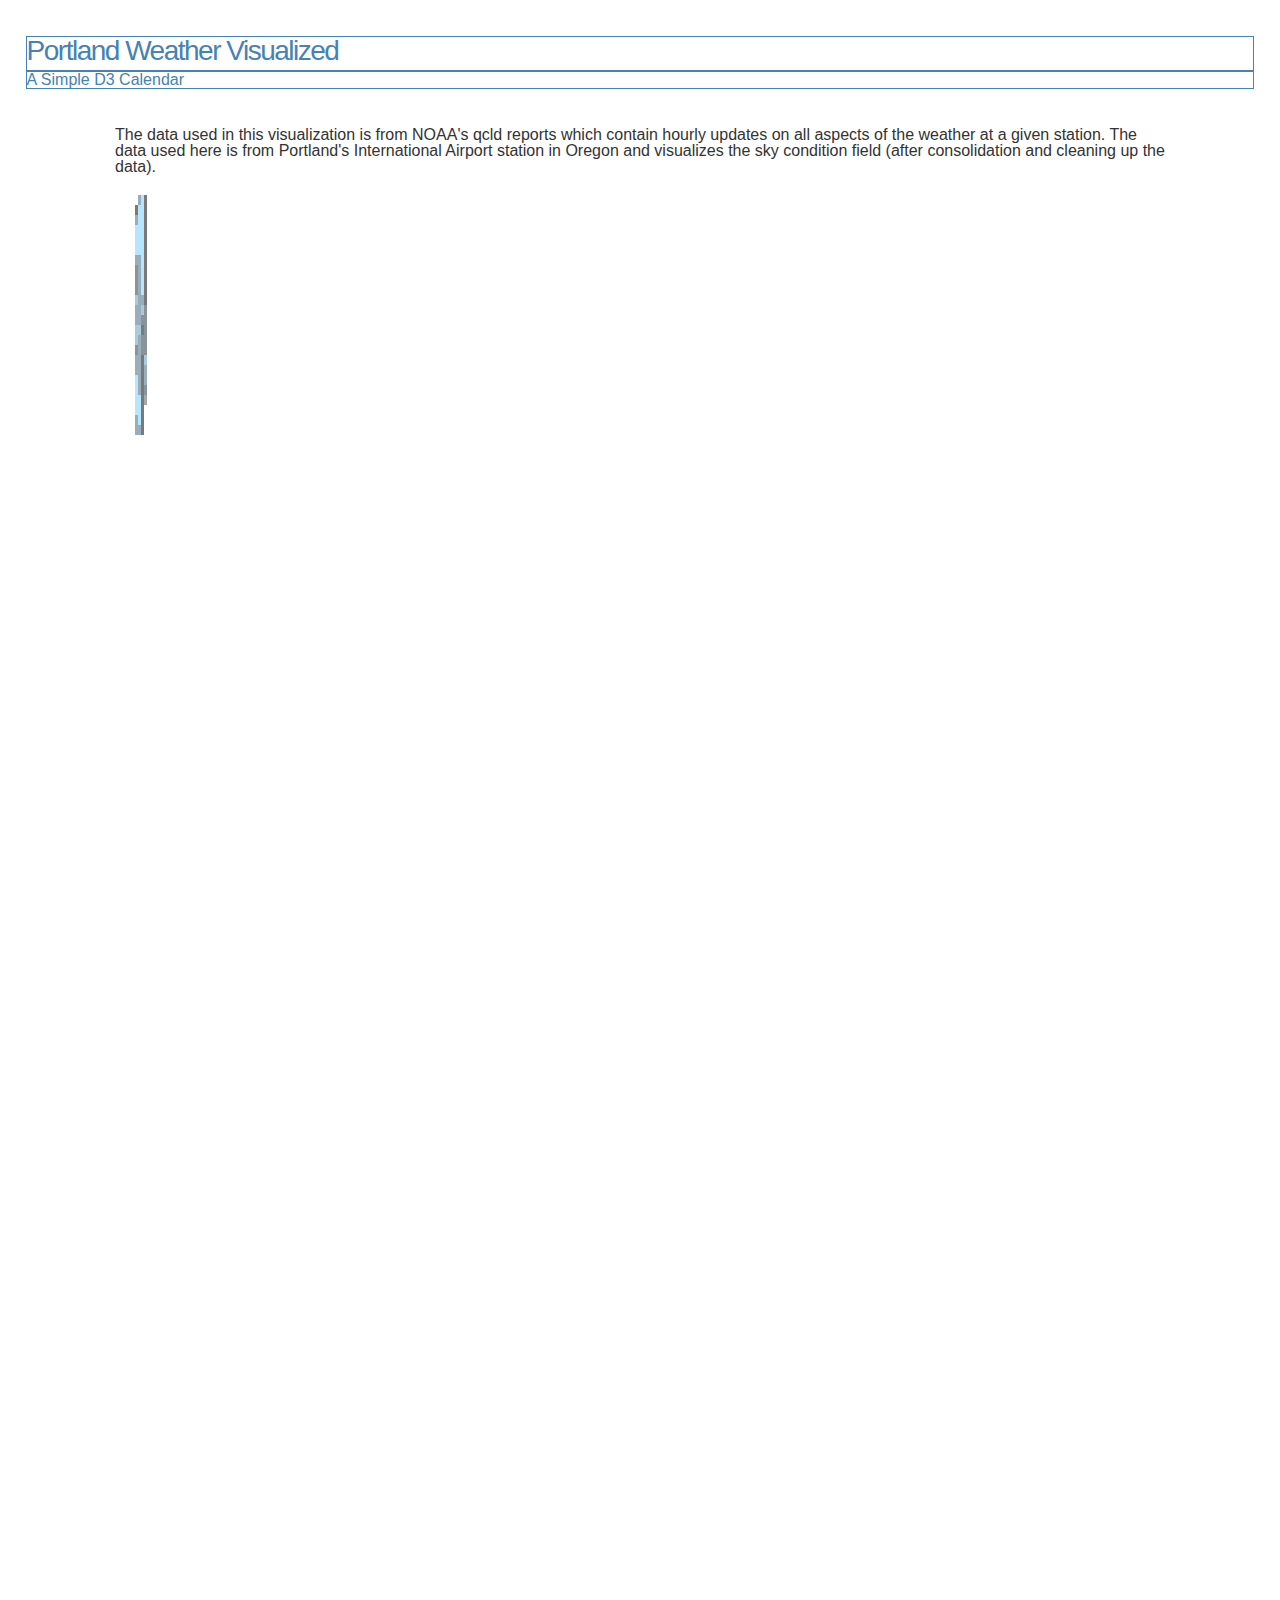
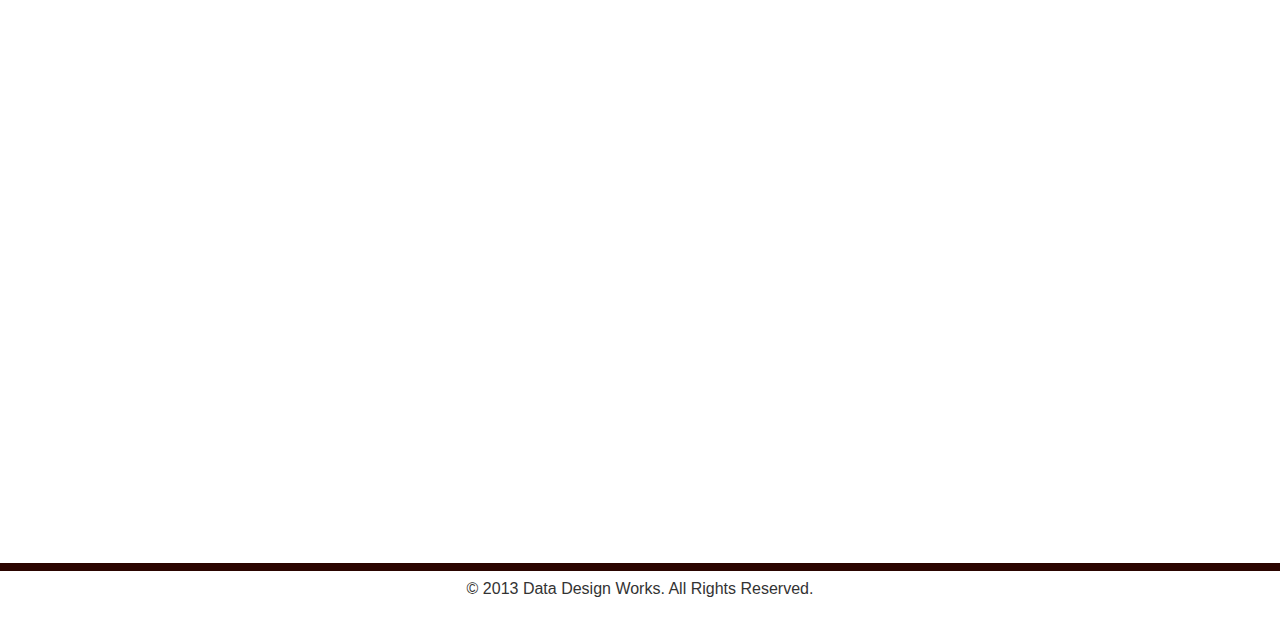
==== index.html @ 264c68ca "first commit" ====
<!DOCTYPE HTML>

<html lang="en">
  
  <head>
    <meta http-equiv="Content-Type" content="text/html; charset=utf8">
    <title>PDX+D3</title>

    <link rel="stylesheet" href="css/grid.css" type="text/css" media="screen">    
    <link rel="stylesheet" href="css/reset.css" type="text/css" media="screen">
    <link rel="stylesheet" href="css/style.css" type="text/css" media="screen">

    <!-- <link href='http://fonts.googleapis.com/css?family=Montserrat' rel='stylesheet' type='text/css'> -->

    <script src="js/d3/d3.min.js" charset="utf-8"></script>

  </head>

  <body>
    <header>
      <h1>Portland Weather Visualized</h1>
      <h3>A Simple D3 Calendar</h3>
    </header>

    <div class="container">
      <p>
        The data used in this visualization is from NOAA's qcld reports which contain hourly
        updates on all aspects of the weather at a given station. The data used here is from Portland's International Airport station in Oregon and visualizes the sky condition field (after consolidation and cleaning up the data).
      </p>
      <div id="chart">
        <script type="text/javascript">
          var margin = {top: 20, right: 20, left: 20, bottom:10}
          var hrH = 10; //height of each hour
          var dayW = 3; //width of each day
          var dayH = hrH * 24; //height of each day
          var w = dayW * 366 + margin.left + margin.right;
          var h = 2000 - margin.top - margin.bottom;
          
          var colors = [ "#b6e6ff", "#a7cadc", "#98aeba", "#899399", "#797979" ] //colors to display sky conditions  
          //L:90, c:36, h:270 to L:51, c:0, h:191 

          d3.csv("/data/2013.csv", function(csv) { 
            // Create container SVG element
            var svg = d3.select("#chart")
                        .append("svg")
                        .attr("width", w)
                        .attr("height", h);
            // Create hourly sky condition rects           
            var skyConditionMap = svg.selectAll("rect")
               .data(csv)
               .enter()
               .append("rect")
               .attr("x", function(d) {
                  return d3.time.dayOfYear(new Date(d.csv_date)) * dayW + margin.left; })
               .attr("y", function(d) {
                  return ((+d.hour) * hrH) + margin.top; })
               .attr("rx", 1)
               .attr("ry", 1)
               .attr("width", dayW)
               .attr("height", hrH)
               //.text(function(d) { return (+d.sky_condition); })
               .style("fill", 'white')
              
          
              skyConditionMap.transition()
                .duration(5)
                .delay(function(d, i) { return i * 10; })
                .ease("linear")
                .attr("x", function(d) {
                  return d3.time.dayOfYear(new Date(d.csv_date)) * dayW + margin.left; })
                .attr("y", function(d) {
                  return ((+d.hour) * hrH) + margin.top; })
                .attr("rx", 1)
                .attr("ry", 1)
                .style("fill", 
                  function(d) {
                     return colors[(+d.sky_condition)]; }) 
              });
        </script>
      </div>
    </div> 
    <div id="copyright">
      <p> &copy; 2013 Data Design Works. All Rights Reserved.</p>
    </div> 
  </body>

</html>
---- css/grid.css ----
/*
 Width: 1000px
 # Columns : 12 
 Column width: 65px
 Gutter : 20px 

 */
.grid_1 { width: 6.5%; }/*65px*/
.grid_2 { width: 15%; }/*150px*/
.grid_3 { width: 23.5%; }/*235px*/
.grid_4 { width: 32%; }/*320px*/
.grid_5 { width: 40.5%; }/*405px*/
.grid_6 { width: 49%; }/*490px*/
.grid_7 { width: 57.5%; }/*575px*/
.grid_8 { width: 66%; }/*660px*/
.grid_9 { width: 74.5%; }/*745px*/
.grid_10 { width: 83%; }/*830px*/
.grid_11 { width: 91.5%; }/*915px*/
.grid_12 { width: 100%; }/*1000px*/

.grid_1,
.grid_2,
.grid_3,
.grid_4,
.grid_5,
.grid_6,
.grid_7,
.grid_8,
.grid_9,
.grid_10,
.grid_11,
.grid_12 {
	margin: 0 2% 1% 0;/*0 20px 10px 0*/
	float: left;
	display: block;
}

.alpha{margin-left:0px;}
.omega{margin-right:0px;}

.container{
	width: 1000px; 
	margin: auto;
}



.clear{clear:both;display:block;overflow:hidden;visibility:hidden;width:0;height:0}
.clearfix:after{clear:both;content:' ';display:block;font-size:0;line-height:0;visibility:hidden;width:0;height:0}
* html .clearfix,*:first-child+html .clearfix{zoom:1}
---- css/style.css ----
body {
	font-family: 'Montserrat', sans-serif;
	color: #333333;
	shape-rendering: crispEdges;
}

header {
	color: steelblue;
	padding: 2% 2% 3% 2%;
}

header h1 {
	font-size: 1.750em;
	letter-spacing: -1.5px;
	margin: 10px 0 0;
	text-align: left;
	padding: 0 0 5px 0;
}

header h3 {
	font-size: 1em;
	margin: 0;
}

a {
	color: #4FB69F;
	text-decoration: none;
}

h1 {
	font-size: 1.750em;
	letter-spacing: -1.5px;
	border: solid 1px;
	margin: 10px 0 0;
	text-align: left;
}

h3 {
	border: solid 1px;
	font-size: 1em;
	margin: 0;
}

.container {
	width: 1050px;
	margin: auto;
}


#chart {
	min-width: 1000px;
	min-height: 300px;
	margin: auto;
}

.nav {
	font-size: -.5em;
}

#copyright {
	border-top: 8px solid #2A0400;
	padding: 10px 0px;
	margin: 15px 0px;
	text-align: center;
}
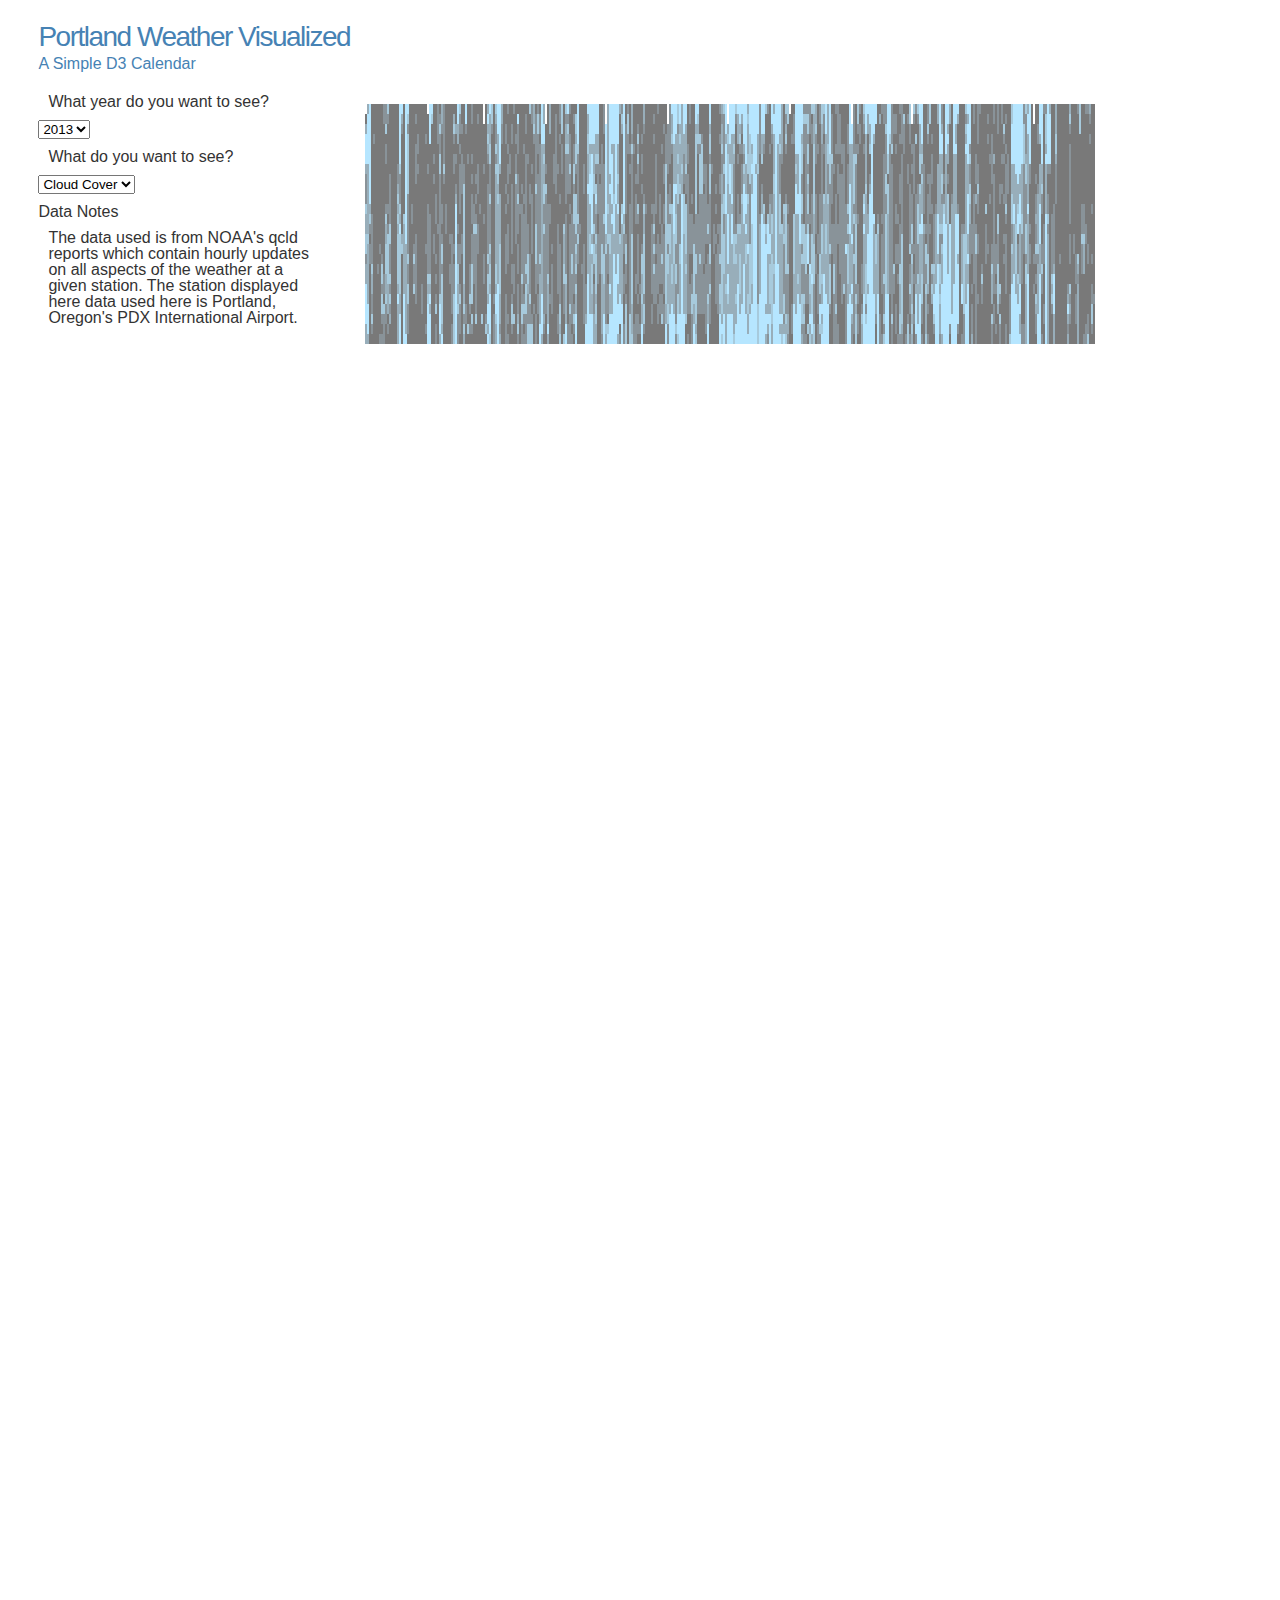
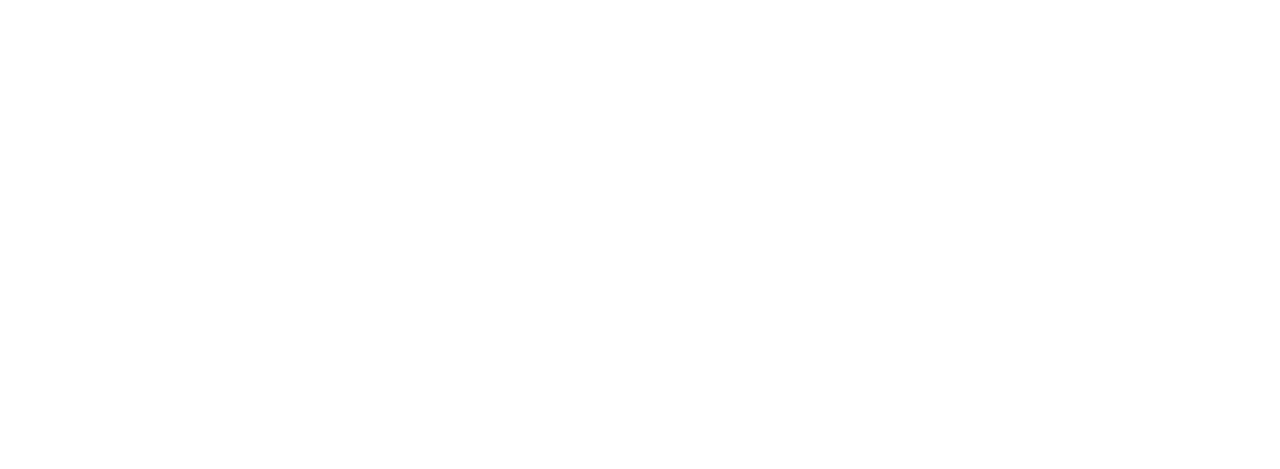
==== commit 897cf7df: "fixing layout again" ====
--- a/index.html
+++ b/index.html
@@ -17,27 +17,51 @@
   </head>
 
   <body>
-    <header>
+    <header class="grid_12">
       <h1>Portland Weather Visualized</h1>
       <h3>A Simple D3 Calendar</h3>
     </header>
 
-    <div class="container">
-      <p>
-        The data used in this visualization is from NOAA's qcld reports which contain hourly
-        updates on all aspects of the weather at a given station. The data used here is from Portland's International Airport station in Oregon and visualizes the sky condition field (after consolidation and cleaning up the data).
-      </p>
+    <section class="grid_3 side_bar">
+      <div class='year'>
+        <p>What year do you want to see?</p>
+        <select name='year'>
+          <option value='2013'>2013</option>
+          <option value='2012'>2012</option>
+        </select>
+      </div>
+      <div class='display'>
+        <p>What do you want to see?</p>
+        <select name='display'>
+          <option value='cloud'>Cloud Cover</option>
+          <option value='temp'>Temperature</option>
+          <option valaue='rain'>Precipitation</option>
+        </select>
+      </div>
+      <div class='data_notes'>
+        <h3>Data Notes</h3>
+        <p>
+          The data used is from NOAA's qcld reports which contain hourly
+          updates on all aspects of the weather at a given station. The station displayed here data used here is Portland, Oregon's PDX International Airport.
+        </p>
+      </div>
+
+    </section>
+    <section class="grid_9 omega">
       <div id="chart">
         <script type="text/javascript">
           var margin = {top: 20, right: 20, left: 20, bottom:10}
           var hrH = 10; //height of each hour
-          var dayW = 3; //width of each day
+          var dayW = 2; //width of each day
           var dayH = hrH * 24; //height of each day
           var w = dayW * 366 + margin.left + margin.right;
           var h = 2000 - margin.top - margin.bottom;
           
           var colors = [ "#b6e6ff", "#a7cadc", "#98aeba", "#899399", "#797979" ] //colors to display sky conditions  
           //L:90, c:36, h:270 to L:51, c:0, h:191 
+
+          //a horrible hacky answer
+          var calColumns = [ 1, 1, 1, 2, 2, 2, 3, 3, 3, 4, 4, 4]
 
           d3.csv("/data/2013.csv", function(csv) { 
             // Create container SVG element
@@ -63,8 +87,8 @@
               
           
               skyConditionMap.transition()
-                .duration(5)
-                .delay(function(d, i) { return i * 10; })
+                // .duration(.5)
+                // .delay(function(d, i) { return i * 10; })
                 .ease("linear")
                 .attr("x", function(d) {
                   return d3.time.dayOfYear(new Date(d.csv_date)) * dayW + margin.left; })
@@ -78,10 +102,7 @@
               });
         </script>
       </div>
-    </div> 
-    <div id="copyright">
-      <p> &copy; 2013 Data Design Works. All Rights Reserved.</p>
-    </div> 
+    </section>  
   </body>
 
 </html>
--- a/css/style.css
+++ b/css/style.css
@@ -2,11 +2,11 @@
 	font-family: 'Montserrat', sans-serif;
 	color: #333333;
 	shape-rendering: crispEdges;
+	padding: 1% 3% 0 3%;
 }
 
 header {
 	color: steelblue;
-	padding: 2% 2% 3% 2%;
 }
 
 header h1 {
@@ -30,22 +30,31 @@
 h1 {
 	font-size: 1.750em;
 	letter-spacing: -1.5px;
-	border: solid 1px;
 	margin: 10px 0 0;
 	text-align: left;
 }
 
 h3 {
-	border: solid 1px;
 	font-size: 1em;
 	margin: 0;
 }
 
-.container {
-	width: 1050px;
-	margin: auto;
+.side_bar p {
+	margin: 10px;
 }
 
+.side_bar h3 {
+	margin: 10px 0 0 0;
+}
+
+input[type="radio"]{
+	display: block;
+	vertical-align: middle;
+}
+
+label {
+	display: inline;
+}
 
 #chart {
 	min-width: 1000px;
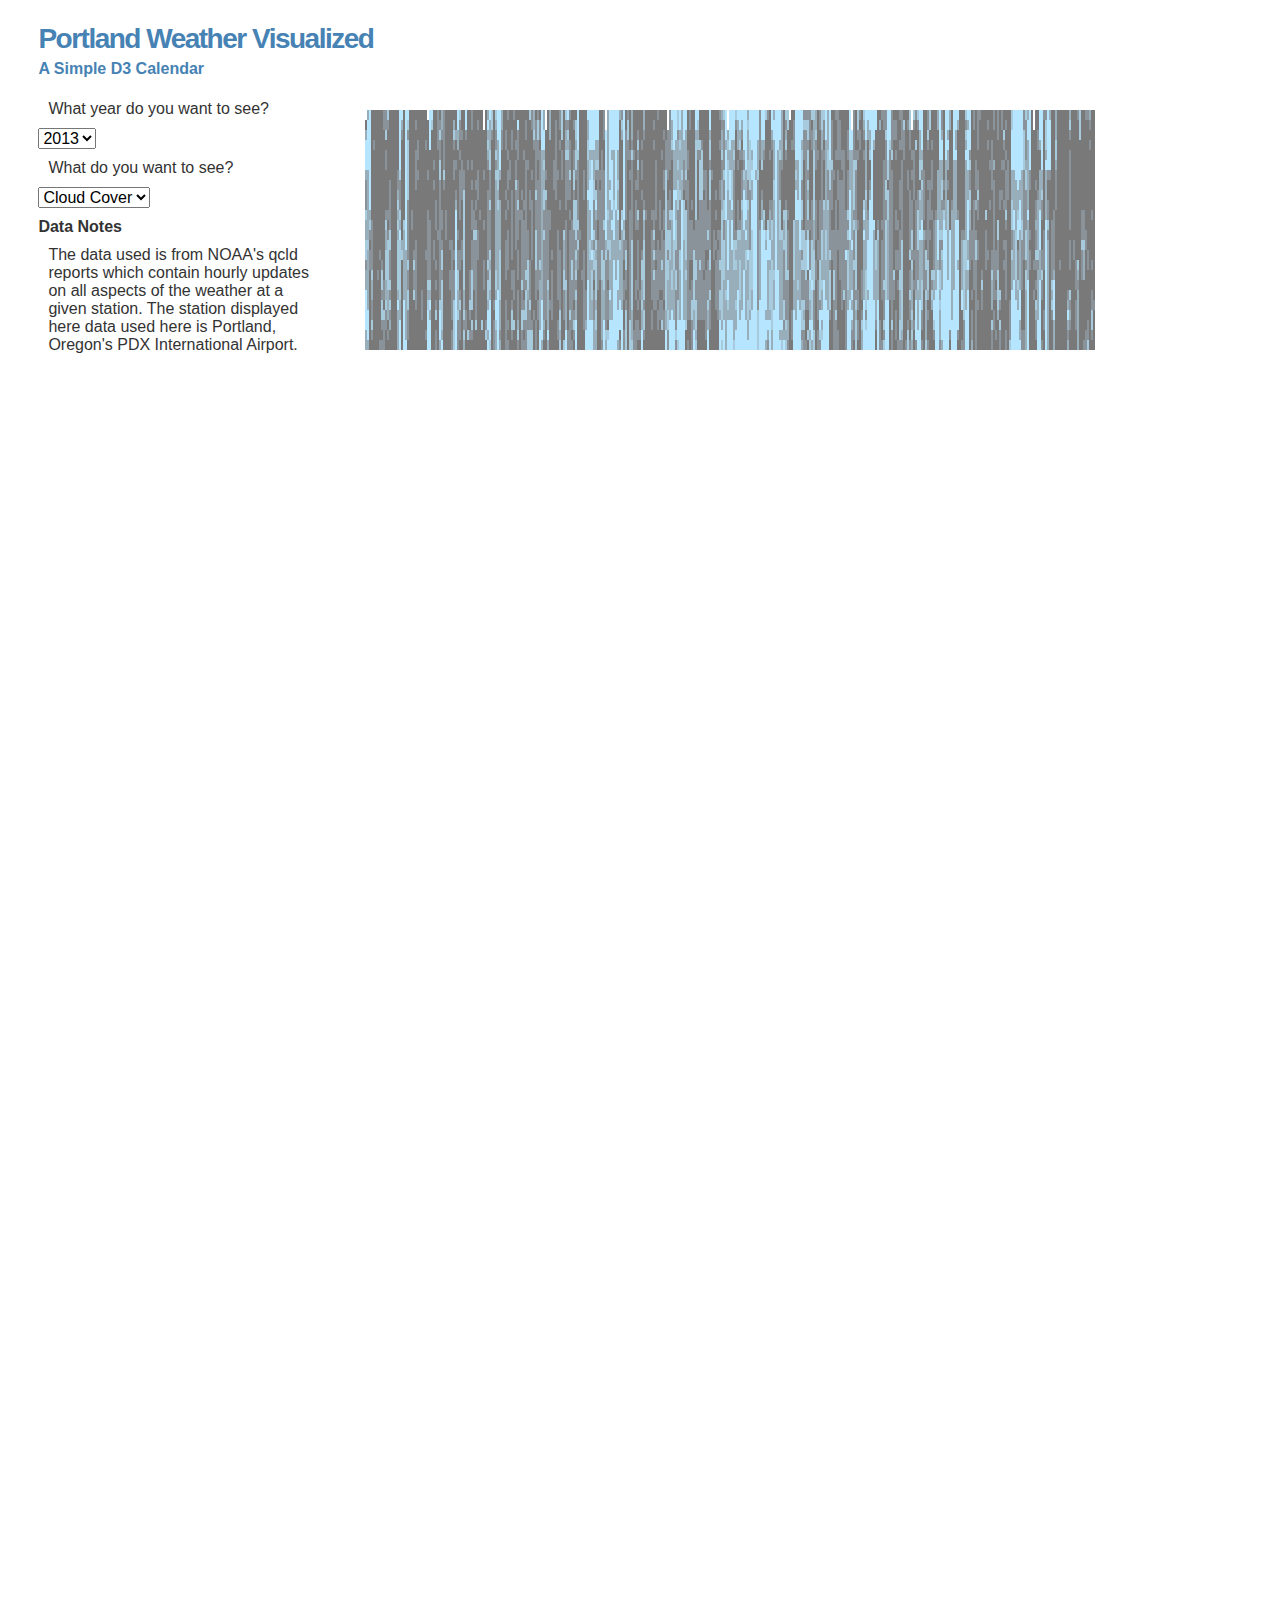
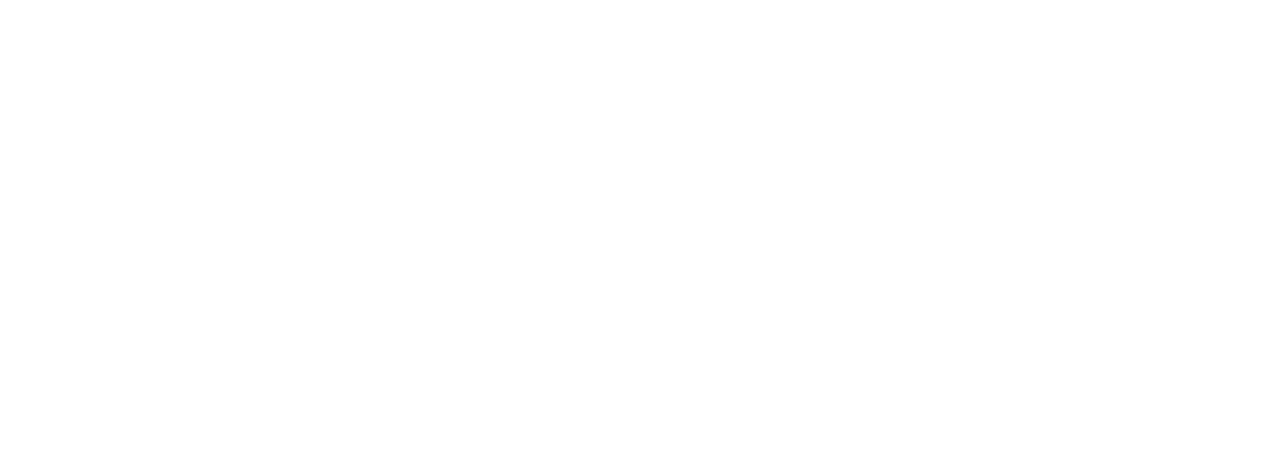
==== commit 317d9f45: "adding month by month display" ====
--- a/index.html
+++ b/index.html
@@ -7,7 +7,7 @@
     <title>PDX+D3</title>
 
     <link rel="stylesheet" href="css/grid.css" type="text/css" media="screen">    
-    <link rel="stylesheet" href="css/reset.css" type="text/css" media="screen">
+    <link rel="stylesheet" href="css/normalize.css" type="text/css" media="screen">
     <link rel="stylesheet" href="css/style.css" type="text/css" media="screen">
 
     <!-- <link href='http://fonts.googleapis.com/css?family=Montserrat' rel='stylesheet' type='text/css'> -->
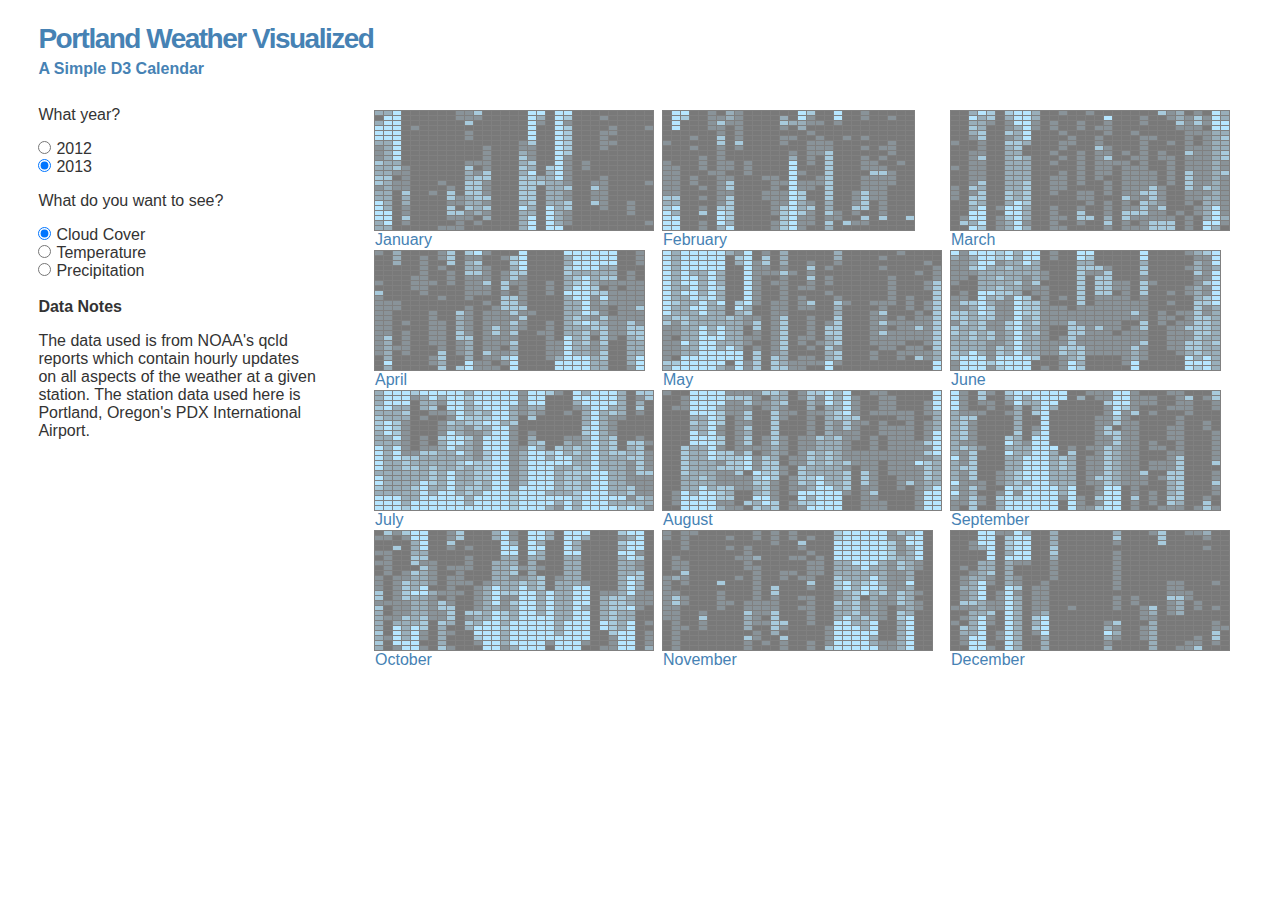
==== commit 37ecd202: "month view working, started on updating data" ====
--- a/index.html
+++ b/index.html
@@ -13,6 +13,7 @@
     <!-- <link href='http://fonts.googleapis.com/css?family=Montserrat' rel='stylesheet' type='text/css'> -->
 
     <script src="js/d3/d3.min.js" charset="utf-8"></script>
+    <script src="//ajax.googleapis.com/ajax/libs/jquery/1.11.1/jquery.min.js"></script>
 
   </head>
 
@@ -21,86 +22,119 @@
       <h1>Portland Weather Visualized</h1>
       <h3>A Simple D3 Calendar</h3>
     </header>
-
     <section class="grid_3 side_bar">
+      <p>What year?</p>
       <div class='year'>
-        <p>What year do you want to see?</p>
-        <select name='year'>
-          <option value='2013'>2013</option>
-          <option value='2012'>2012</option>
-        </select>
+        <input type='radio' class='options' name='year' id='2012' value='2012'/><label for='2012'>2012</label>
+        <br>
+        <input type='radio' class='options' name='year' id='2013' value='2013' checked/><label for='2013'>2013</label>
       </div>
       <div class='display'>
         <p>What do you want to see?</p>
-        <select name='display'>
-          <option value='cloud'>Cloud Cover</option>
-          <option value='temp'>Temperature</option>
-          <option valaue='rain'>Precipitation</option>
-        </select>
+        <div class='display'>
+          <input type='radio' name='display' id='cloud_cover' value='cloud_cover' checked/><label for='cloud_cover'>Cloud Cover</label>
+          <br>
+          <input type='radio' name='display' id='temp' value='temp'/><label for='temp'>Temperature</label>
+          <br>
+          <input type='radio' name='display' id='rain' value='rain'/><label for='rain'>Precipitation</label>
+        </div>
+        <br>
       </div>
       <div class='data_notes'>
         <h3>Data Notes</h3>
         <p>
           The data used is from NOAA's qcld reports which contain hourly
-          updates on all aspects of the weather at a given station. The station displayed here data used here is Portland, Oregon's PDX International Airport.
+          updates on all aspects of the weather at a given station. The station data used here is Portland, Oregon's PDX International Airport.
         </p>
       </div>
 
     </section>
     <section class="grid_9 omega">
       <div id="chart">
-        <script type="text/javascript">
-          var margin = {top: 20, right: 20, left: 20, bottom:10}
-          var hrH = 10; //height of each hour
-          var dayW = 2; //width of each day
-          var dayH = hrH * 24; //height of each day
-          var w = dayW * 366 + margin.left + margin.right;
-          var h = 2000 - margin.top - margin.bottom;
-          
-          var colors = [ "#b6e6ff", "#a7cadc", "#98aeba", "#899399", "#797979" ] //colors to display sky conditions  
-          //L:90, c:36, h:270 to L:51, c:0, h:191 
+      <script type="text/javascript">
+      
 
-          //a horrible hacky answer
-          var calColumns = [ 1, 1, 1, 2, 2, 2, 3, 3, 3, 4, 4, 4]
+      var mMargin = 20
+      var hrH = 5; //height of each hour
+      var dayW = 9; //width of each day
+      var dayH = hrH * 24; //height of each day
+      var mWidth = dayW * 32 // width of each month plus one day
+      var mHeight = dayH + mMargin // height of each month plus padding
+      var w = mWidth * 3 + mMargin * 3 // svg width
+      var h = mHeight * 4 + mMargin * 4 // svg height
 
-          d3.csv("/data/2013.csv", function(csv) { 
-            // Create container SVG element
-            var svg = d3.select("#chart")
-                        .append("svg")
-                        .attr("width", w)
-                        .attr("height", h);
-            // Create hourly sky condition rects           
-            var skyConditionMap = svg.selectAll("rect")
-               .data(csv)
-               .enter()
-               .append("rect")
-               .attr("x", function(d) {
-                  return d3.time.dayOfYear(new Date(d.csv_date)) * dayW + margin.left; })
+      var formatKey = d3.time.format("%m")
+      var formatTitle = d3.time.format("%B")
+      var formatDay = d3.time.format("%_d")
+
+      var layoutMonthY = [0,0,0,1,1,1,2,2,2,3,3,3]
+      var layoutMonthX = [0,1,2,0,1,2,0,1,2,0,1,2]
+
+      
+      var colors = [ "#b6e6ff", "#a7cadc", "#98aeba", "#899399", "#797979" ] //colors to display sky conditions  
+      //L:90, c:36, h:270 to L:51, c:0, h:191 
+
+      var svg = d3.select("#chart")
+                    .append("svg")
+                    .attr("width", w)
+                    .attr("height", h);
+      var data;
+      
+      function makeCalendar(year, display) {
+        var f = '/data/' + year + '.csv'
+        d3.csv(f, function(csv) { 
+          data=d3.nest()
+            .key(function(d) {return formatKey(new Date(d.csv_date));})
+            .entries(csv);
+          // layout the months in groups
+          var g=svg.selectAll("g")
+            .data(data)
+            .enter()
+            .append("g")
+            .attr("transform", function(d,i) { return "translate(" + ((mWidth) * layoutMonthX[i] + mMargin ) +","+ ((layoutMonthY[i] * mHeight) + mMargin) + ")";})
+            .style("fill", 'steelblue');
+            // add the month names
+            g
+              .append("text")
+              .attr("y", mHeight - mMargin/4)
+              .attr("x", mMargin/2)
+              .text(function(d) { return formatTitle(new Date(d.key));})
+            // display the condition for every hour of every day
+            g.selectAll("rect")
+            .data(function(d) { return d.values})
+            .enter()
+              .append("rect")
+              .attr("x", function(d) {
+                  return (formatDay(new Date(d.csv_date))) * dayW; })
                .attr("y", function(d) {
-                  return ((+d.hour) * hrH) + margin.top; })
-               .attr("rx", 1)
-               .attr("ry", 1)
+                  return ((+d.hour) * hrH); })
+               .text(function(d) { return d.hour; })
                .attr("width", dayW)
                .attr("height", hrH)
-               //.text(function(d) { return (+d.sky_condition); })
-               .style("fill", 'white')
-              
-          
-              skyConditionMap.transition()
-                // .duration(.5)
-                // .delay(function(d, i) { return i * 10; })
-                .ease("linear")
-                .attr("x", function(d) {
-                  return d3.time.dayOfYear(new Date(d.csv_date)) * dayW + margin.left; })
-                .attr("y", function(d) {
-                  return ((+d.hour) * hrH) + margin.top; })
-                .attr("rx", 1)
-                .attr("ry", 1)
-                .style("fill", 
-                  function(d) {
-                     return colors[(+d.sky_condition)]; }) 
-              });
-        </script>
+               .style("fill", 
+                  function(d) { return colors[(+d.sky_condition)]; }) 
+               .style("stroke", 'grey')
+
+          })
+        };
+
+      function loadCalendar() {
+        var year = $( "input:radio[name=year]:checked" ).val();
+        var display = $( "input:radio[name=display]:checked" ).val();
+        makeCalendar(year, display);
+      };
+
+      // on page load...
+      $(document).ready( function () { 
+        loadCalendar();
+      });
+
+      // on year change
+      $( ".options" ).change(function() {
+        loadCalendar();
+      });
+
+      </script>
       </div>
     </section>  
   </body>
--- a/css/style.css
+++ b/css/style.css
@@ -39,37 +39,21 @@
 	margin: 0;
 }
 
-.side_bar p {
-	margin: 10px;
-}
-
-.side_bar h3 {
-	margin: 10px 0 0 0;
-}
-
 input[type="radio"]{
-	display: block;
-	vertical-align: middle;
+	display: inline-block;
 }
 
 label {
 	display: inline;
+	padding-left: 5px;
+}
+
+svg {
+	font-size: -.5em;
 }
 
 #chart {
-	min-width: 1000px;
-	min-height: 300px;
 	margin: auto;
-}
-
-.nav {
-	font-size: -.5em;
-}
-
-#copyright {
-	border-top: 8px solid #2A0400;
-	padding: 10px 0px;
-	margin: 15px 0px;
 	text-align: center;
 }
 
@@ -77,3 +61,6 @@
 
 
 
+
+
+
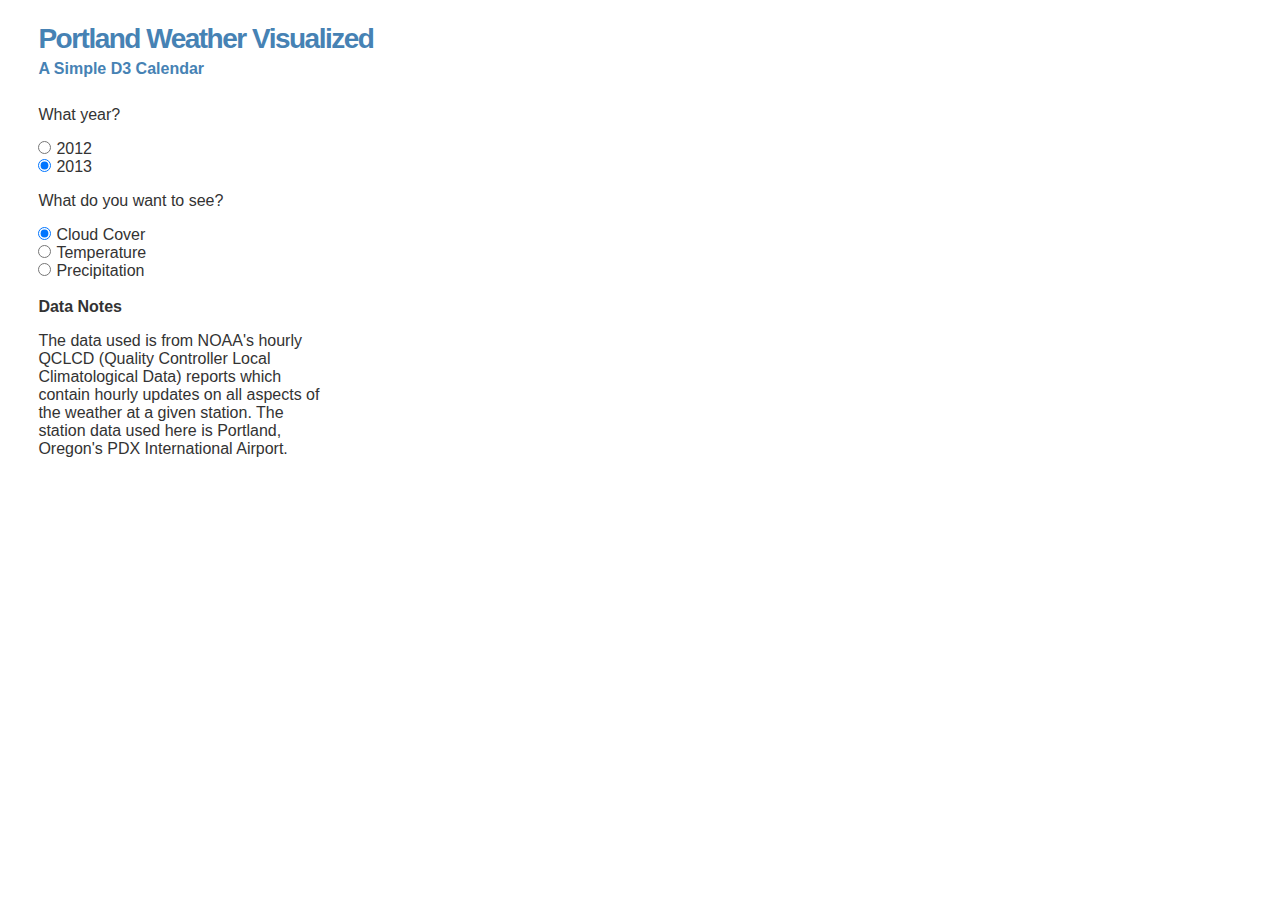
==== commit c0052a11: "sky condition by year working"" ====
--- a/index.html
+++ b/index.html
@@ -43,8 +43,7 @@
       <div class='data_notes'>
         <h3>Data Notes</h3>
         <p>
-          The data used is from NOAA's qcld reports which contain hourly
-          updates on all aspects of the weather at a given station. The station data used here is Portland, Oregon's PDX International Airport.
+          The data used is from NOAA's hourly QCLCD (Quality Controller Local Climatological Data) reports which contain hourly updates on all aspects of the weather at a given station. The station data used here is Portland, Oregon's PDX International Airport.
         </p>
       </div>
 
@@ -52,7 +51,6 @@
     <section class="grid_9 omega">
       <div id="chart">
       <script type="text/javascript">
-      
 
       var mMargin = 20
       var hrH = 5; //height of each hour
@@ -71,67 +69,78 @@
       var layoutMonthX = [0,1,2,0,1,2,0,1,2,0,1,2]
 
       
-      var colors = [ "#b6e6ff", "#a7cadc", "#98aeba", "#899399", "#797979" ] //colors to display sky conditions  
+      var sky_colors = [ "#b6e6ff", "#a7cadc", "#98aeba", "#899399", "#797979" ] //colors to display sky conditions  
       //L:90, c:36, h:270 to L:51, c:0, h:191 
+      var rain_colors = []
+      var temp_colors = []
 
       var svg = d3.select("#chart")
                     .append("svg")
                     .attr("width", w)
                     .attr("height", h);
+      var months = d3.range(12)
+
+      var g = svg.selectAll("g")
+          .data(months)
+          .enter()
+          .append("g")
+          .style("fill", "white")
+          .style("stroke", "white")
+          .attr("transform", function(d) { return "translate(" + ((mWidth) * layoutMonthX[d] + mMargin ) +","+ ((layoutMonthY[d] * mHeight) + mMargin) + ")";})
+
+
+          // g 
+          //   .append("text")
+          //   .attr("y", mHeight - mMargin/4)
+          //   .attr("x", mMargin/2)
+          //   .style("fill", "steelblue")
+          //   .text(function(d) { return formatTitle(new Date(d));});
+
       var data;
-      
-      function makeCalendar(year, display) {
+
+      function update() {
+        var year = $( "input:radio[name=year]:checked" ).val();
         var f = '/data/' + year + '.csv'
         d3.csv(f, function(csv) { 
           data=d3.nest()
             .key(function(d) {return formatKey(new Date(d.csv_date));})
             .entries(csv);
-          // layout the months in groups
-          var g=svg.selectAll("g")
-            .data(data)
-            .enter()
-            .append("g")
-            .attr("transform", function(d,i) { return "translate(" + ((mWidth) * layoutMonthX[i] + mMargin ) +","+ ((layoutMonthY[i] * mHeight) + mMargin) + ")";})
-            .style("fill", 'steelblue');
-            // add the month names
-            g
-              .append("text")
-              .attr("y", mHeight - mMargin/4)
-              .attr("x", mMargin/2)
-              .text(function(d) { return formatTitle(new Date(d.key));})
-            // display the condition for every hour of every day
-            g.selectAll("rect")
+          g.data(data)
+
+          var hours = g.selectAll("rect")
             .data(function(d) { return d.values})
-            .enter()
-              .append("rect")
-              .attr("x", function(d) {
-                  return (formatDay(new Date(d.csv_date))) * dayW; })
-               .attr("y", function(d) {
-                  return ((+d.hour) * hrH); })
-               .text(function(d) { return d.hour; })
-               .attr("width", dayW)
-               .attr("height", hrH)
-               .style("fill", 
-                  function(d) { return colors[(+d.sky_condition)]; }) 
-               .style("stroke", 'grey')
+            // update existing elements
+            hours.style("fill", 
+              function(d) { return colors[(+d.sky_condition)]; })
+              // .style("stroke", 'white');
+            // enter new elements
+            hours.enter()
+            .append("rect")
+            .attr("x", function(d) {
+              return (formatDay(new Date(d.csv_date))) * dayW; })
+            .attr("y", function(d) {
+              return ((+d.hour) * hrH); })
+            .attr("width", dayW)
+            .attr("height", hrH)
+            .style("fill", 
+              function(d) { return colors[(+d.sky_condition)]; })
+              .style("stroke", 'white');
+            hours.text(function(d) { return d.csv_date + " " + d.hour; });
+            // exit - remove elements no longer there
+            // hours.exit().remove();
+        });
 
-          })
-        };
-
-      function loadCalendar() {
-        var year = $( "input:radio[name=year]:checked" ).val();
-        var display = $( "input:radio[name=display]:checked" ).val();
-        makeCalendar(year, display);
+        
       };
 
       // on page load...
       $(document).ready( function () { 
-        loadCalendar();
+        update();
       });
 
-      // on year change
+      // on year or display change
       $( ".options" ).change(function() {
-        loadCalendar();
+        update();
       });
 
       </script>
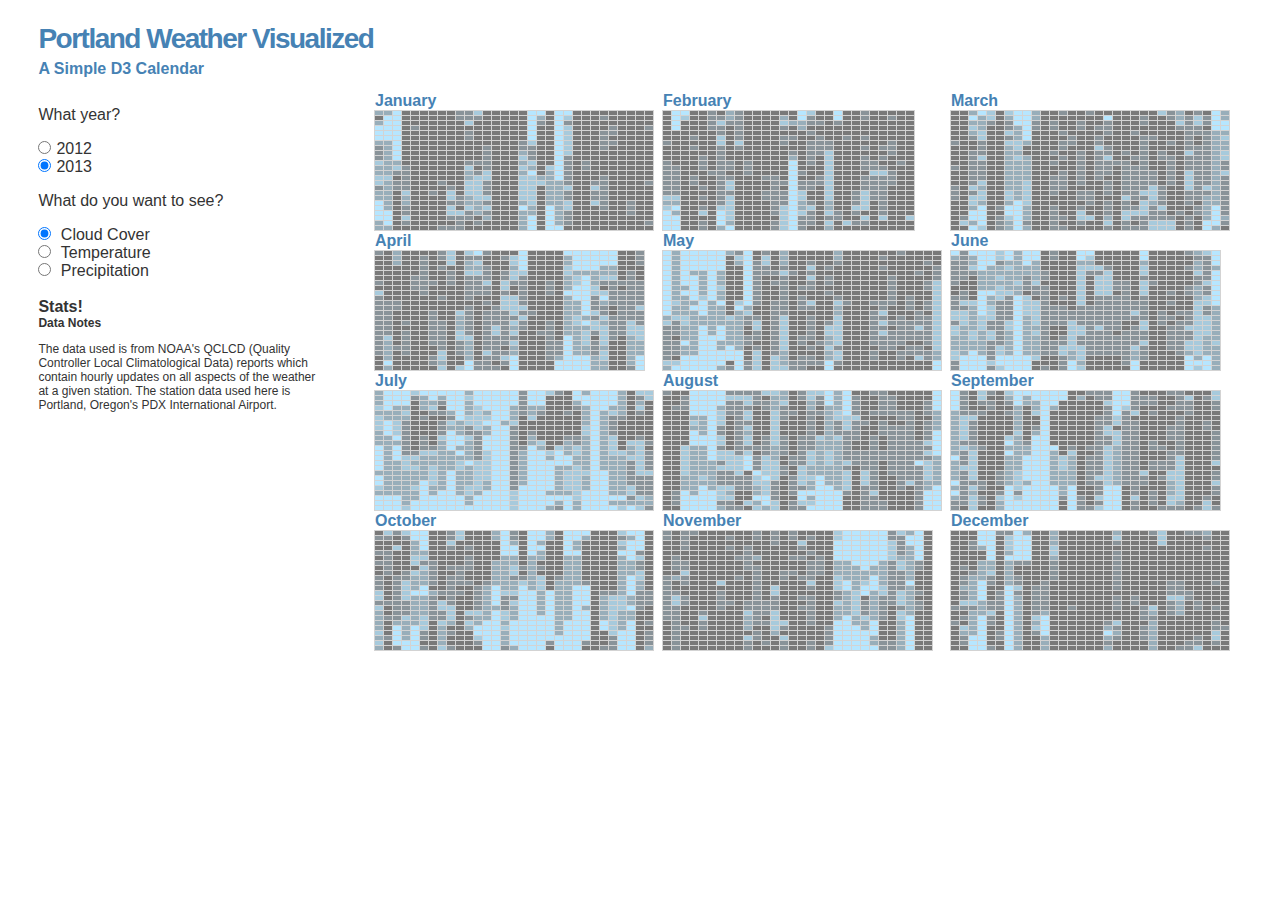
==== commit 9cdc2048: "added temp and precipitation" ====
--- a/index.html
+++ b/index.html
@@ -32,18 +32,24 @@
       <div class='display'>
         <p>What do you want to see?</p>
         <div class='display'>
-          <input type='radio' name='display' id='cloud_cover' value='cloud_cover' checked/><label for='cloud_cover'>Cloud Cover</label>
+          <input type='radio' name='display' id='cloud_cover' value='cloud_cover' checked/>
+          <label for='cloud_cover'>Cloud Cover</label>
           <br>
-          <input type='radio' name='display' id='temp' value='temp'/><label for='temp'>Temperature</label>
+          <input type='radio' name='display' id='temp' value='temp'/>
+          <label for='temp'>Temperature</label>
           <br>
-          <input type='radio' name='display' id='rain' value='rain'/><label for='rain'>Precipitation</label>
+          <input type='radio' name='display' id='rain' value='rain'/>
+          <label for='rain'>Precipitation</label>
         </div>
         <br>
+      </div>
+      <div class='data_stats'>
+        <h3>Stats!</h3>
       </div>
       <div class='data_notes'>
         <h3>Data Notes</h3>
         <p>
-          The data used is from NOAA's hourly QCLCD (Quality Controller Local Climatological Data) reports which contain hourly updates on all aspects of the weather at a given station. The station data used here is Portland, Oregon's PDX International Airport.
+          The data used is from NOAA's QCLCD (Quality Controller Local Climatological Data) reports which contain hourly updates on all aspects of the weather at a given station. The station data used here is Portland, Oregon's PDX International Airport.
         </p>
       </div>
 
@@ -69,10 +75,16 @@
       var layoutMonthX = [0,1,2,0,1,2,0,1,2,0,1,2]
 
       
-      var sky_colors = [ "#b6e6ff", "#a7cadc", "#98aeba", "#899399", "#797979" ] //colors to display sky conditions  
-      //L:90, c:36, h:270 to L:51, c:0, h:191 
-      var rain_colors = []
-      var temp_colors = []
+      var sky_colors = [ "#b6e6ff", "#a7cadc", "#98aeba", "#899399", "#797979" ]
+      var rain_scale = d3.scale.linear()
+        .domain([0,.2])
+        //.range(["#ffffe5", "#bde99d", "#5ed270", "#2abc94", "#0073a5"]);
+        .range(["#fff" ,"#0073a5"])
+        .interpolate(d3.interpolateHsl);
+      var temp_scale = d3.scale.linear()
+        .domain([0,100])
+        .range(["steelblue", "red"])
+        .interpolate(d3.interpolateHsl);
 
       var svg = d3.select("#chart")
                     .append("svg")
@@ -85,21 +97,22 @@
           .enter()
           .append("g")
           .style("fill", "white")
-          .style("stroke", "white")
+          .style("stroke", "#d3d3d3")
           .attr("transform", function(d) { return "translate(" + ((mWidth) * layoutMonthX[d] + mMargin ) +","+ ((layoutMonthY[d] * mHeight) + mMargin) + ")";})
 
-
-          // g 
-          //   .append("text")
-          //   .attr("y", mHeight - mMargin/4)
-          //   .attr("x", mMargin/2)
-          //   .style("fill", "steelblue")
-          //   .text(function(d) { return formatTitle(new Date(d));});
+          // add month labels
+          g 
+            .append("text")
+            .attr("y", -4)
+            .attr("x", mMargin/2)
+            .attr("class", "calendar_text")
+            .text(function(d) { return formatTitle(new Date(2014, d, 1));});
 
       var data;
 
       function update() {
         var year = $( "input:radio[name=year]:checked" ).val();
+        var display = $ ( "input:radio[name=display]:checked" ).val()
         var f = '/data/' + year + '.csv'
         d3.csv(f, function(csv) { 
           data=d3.nest()
@@ -110,9 +123,7 @@
           var hours = g.selectAll("rect")
             .data(function(d) { return d.values})
             // update existing elements
-            hours.style("fill", 
-              function(d) { return colors[(+d.sky_condition)]; })
-              // .style("stroke", 'white');
+            hours.style("fill", get_color)
             // enter new elements
             hours.enter()
             .append("rect")
@@ -122,15 +133,30 @@
               return ((+d.hour) * hrH); })
             .attr("width", dayW)
             .attr("height", hrH)
-            .style("fill", 
-              function(d) { return colors[(+d.sky_condition)]; })
-              .style("stroke", 'white');
-            hours.text(function(d) { return d.csv_date + " " + d.hour; });
+            .style("fill", get_color)
+            hours.text(function(d) { return d.csv_date + " " + d.precipitation; });
             // exit - remove elements no longer there
-            // hours.exit().remove();
+            hours.exit().remove();
         });
 
-        
+        // retrieve heatmap colors
+        function get_color(d) {
+          switch (display) {
+            case "cloud_cover":
+             return sky_colors[(+d.sky_condition)];
+             break;
+            case "temp":
+              return temp_scale(+d.temp);
+              break;
+            case "rain":
+              if (d.precipitation === "  T") {
+                return rain_scale(.01); 
+              } else {
+                return rain_scale(+d.precipitation);
+              }
+              break;
+          }
+        };
       };
 
       // on page load...
@@ -138,8 +164,12 @@
         update();
       });
 
-      // on year or display change
+      // on year change
       $( ".options" ).change(function() {
+        update();
+      });
+      // on display change
+      $( ".display" ).change(function() {
         update();
       });
 
--- a/css/style.css
+++ b/css/style.css
@@ -1,5 +1,5 @@
 body {
-	font-family: 'Montserrat', sans-serif;
+	font-family: 'Helvetica', 'Montserrat', sans-serif;
 	color: #333333;
 	shape-rendering: crispEdges;
 	padding: 1% 3% 0 3%;
@@ -57,6 +57,16 @@
 	text-align: center;
 }
 
+.calendar_text {
+	color: steelblue;
+	fill: steelblue;
+	stroke: none;
+	font-weight: bold;
+}
+
+.data_notes {
+	font-size: .75em
+}
 
 
 
@@ -64,3 +74,4 @@
 
 
 
+
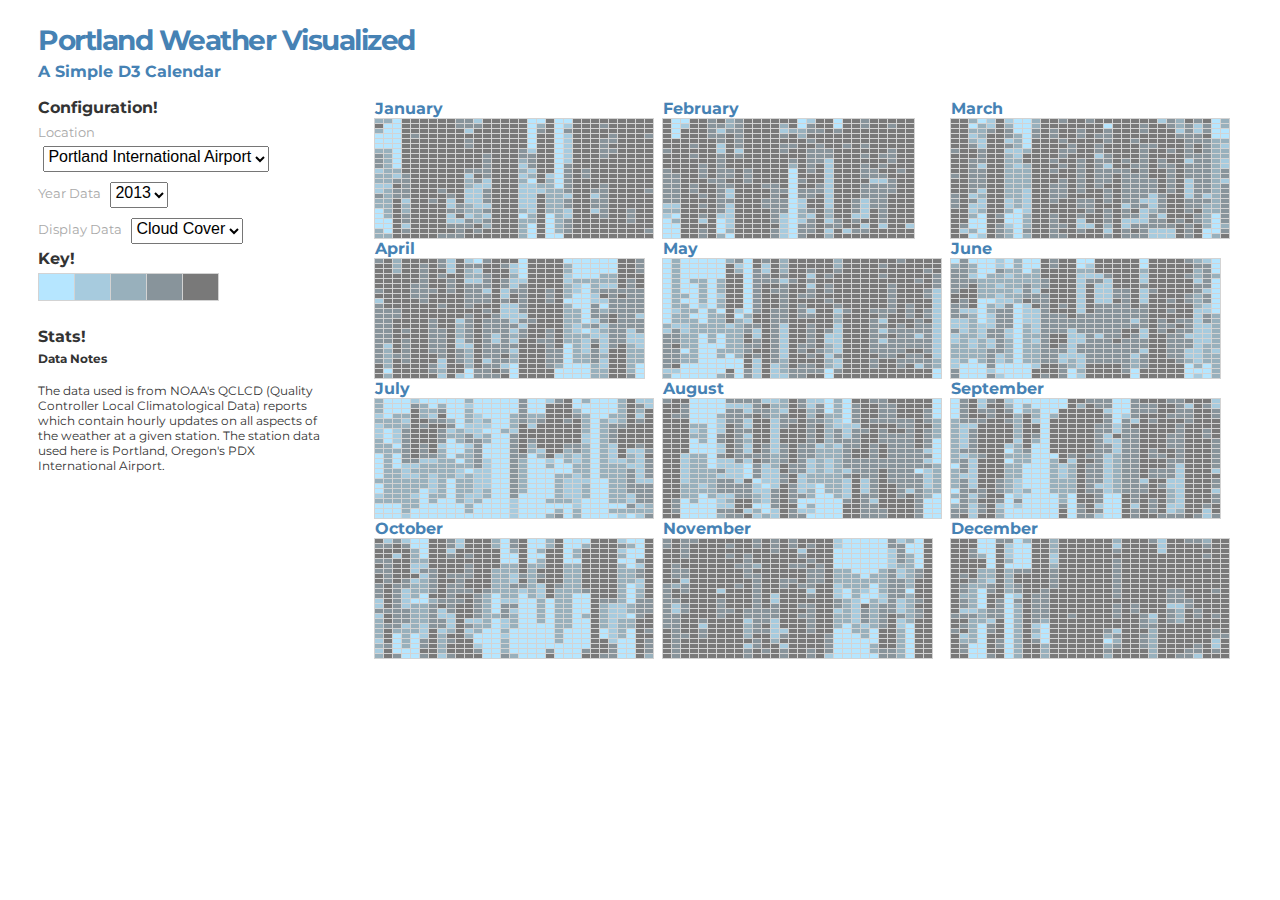
==== commit 59902ce1: "started on dynamic legend" ====
--- a/index.html
+++ b/index.html
@@ -10,7 +10,7 @@
     <link rel="stylesheet" href="css/normalize.css" type="text/css" media="screen">
     <link rel="stylesheet" href="css/style.css" type="text/css" media="screen">
 
-    <!-- <link href='http://fonts.googleapis.com/css?family=Montserrat' rel='stylesheet' type='text/css'> -->
+    <link href='http://fonts.googleapis.com/css?family=Montserrat' rel='stylesheet' type='text/css'>
 
     <script src="js/d3/d3.min.js" charset="utf-8"></script>
     <script src="//ajax.googleapis.com/ajax/libs/jquery/1.11.1/jquery.min.js"></script>
@@ -23,25 +23,32 @@
       <h3>A Simple D3 Calendar</h3>
     </header>
     <section class="grid_3 side_bar">
-      <p>What year?</p>
+      <h3>Configuration!</h3>
+      <div class='station'>
+        <label for="station">Location</label>
+        <select name='station' id='station'>
+          <option value='PDX'>Portland International Airport</option>
+        </select>
+      </div> 
       <div class='year'>
-        <input type='radio' class='options' name='year' id='2012' value='2012'/><label for='2012'>2012</label>
-        <br>
-        <input type='radio' class='options' name='year' id='2013' value='2013' checked/><label for='2013'>2013</label>
+        <label for="year">Year Data</label>
+        <select name='year' id='year'>
+          <option value='2012'>2012</option>
+          <option value='2013' selected>2013</option>
+        </select>
       </div>
       <div class='display'>
-        <p>What do you want to see?</p>
-        <div class='display'>
-          <input type='radio' name='display' id='cloud_cover' value='cloud_cover' checked/>
-          <label for='cloud_cover'>Cloud Cover</label>
-          <br>
-          <input type='radio' name='display' id='temp' value='temp'/>
-          <label for='temp'>Temperature</label>
-          <br>
-          <input type='radio' name='display' id='rain' value='rain'/>
-          <label for='rain'>Precipitation</label>
+        <label for="display">Display Data</label>
+        <select name='display' id='display'>
+          <option value='sky_scale' selected>Cloud Cover</option>
+          <option value='temp_scale'>Temperature</option>
+          <option value='rain_scale'>Precipitation</option>
+        </select>
+      </div>
+      <div class='data_legend'>
+        <h3>Key!</h3>
+        <div id='legend'>
         </div>
-        <br>
       </div>
       <div class='data_stats'>
         <h3>Stats!</h3>
@@ -56,126 +63,151 @@
     </section>
     <section class="grid_9 omega">
       <div id="chart">
-      <script type="text/javascript">
-
-      var mMargin = 20
-      var hrH = 5; //height of each hour
-      var dayW = 9; //width of each day
-      var dayH = hrH * 24; //height of each day
-      var mWidth = dayW * 32 // width of each month plus one day
-      var mHeight = dayH + mMargin // height of each month plus padding
-      var w = mWidth * 3 + mMargin * 3 // svg width
-      var h = mHeight * 4 + mMargin * 4 // svg height
-
-      var formatKey = d3.time.format("%m")
-      var formatTitle = d3.time.format("%B")
-      var formatDay = d3.time.format("%_d")
-
-      var layoutMonthY = [0,0,0,1,1,1,2,2,2,3,3,3]
-      var layoutMonthX = [0,1,2,0,1,2,0,1,2,0,1,2]
-
-      
-      var sky_colors = [ "#b6e6ff", "#a7cadc", "#98aeba", "#899399", "#797979" ]
-      var rain_scale = d3.scale.linear()
-        .domain([0,.2])
-        //.range(["#ffffe5", "#bde99d", "#5ed270", "#2abc94", "#0073a5"]);
-        .range(["#fff" ,"#0073a5"])
-        .interpolate(d3.interpolateHsl);
-      var temp_scale = d3.scale.linear()
-        .domain([0,100])
-        .range(["steelblue", "red"])
-        .interpolate(d3.interpolateHsl);
-
-      var svg = d3.select("#chart")
-                    .append("svg")
-                    .attr("width", w)
-                    .attr("height", h);
-      var months = d3.range(12)
-
-      var g = svg.selectAll("g")
-          .data(months)
-          .enter()
-          .append("g")
-          .style("fill", "white")
-          .style("stroke", "#d3d3d3")
-          .attr("transform", function(d) { return "translate(" + ((mWidth) * layoutMonthX[d] + mMargin ) +","+ ((layoutMonthY[d] * mHeight) + mMargin) + ")";})
-
-          // add month labels
-          g 
-            .append("text")
-            .attr("y", -4)
-            .attr("x", mMargin/2)
-            .attr("class", "calendar_text")
-            .text(function(d) { return formatTitle(new Date(2014, d, 1));});
-
-      var data;
-
-      function update() {
-        var year = $( "input:radio[name=year]:checked" ).val();
-        var display = $ ( "input:radio[name=display]:checked" ).val()
-        var f = '/data/' + year + '.csv'
-        d3.csv(f, function(csv) { 
-          data=d3.nest()
-            .key(function(d) {return formatKey(new Date(d.csv_date));})
-            .entries(csv);
-          g.data(data)
-
-          var hours = g.selectAll("rect")
-            .data(function(d) { return d.values})
-            // update existing elements
-            hours.style("fill", get_color)
-            // enter new elements
-            hours.enter()
-            .append("rect")
-            .attr("x", function(d) {
-              return (formatDay(new Date(d.csv_date))) * dayW; })
-            .attr("y", function(d) {
-              return ((+d.hour) * hrH); })
-            .attr("width", dayW)
-            .attr("height", hrH)
-            .style("fill", get_color)
-            hours.text(function(d) { return d.csv_date + " " + d.precipitation; });
-            // exit - remove elements no longer there
-            hours.exit().remove();
-        });
-
-        // retrieve heatmap colors
-        function get_color(d) {
-          switch (display) {
-            case "cloud_cover":
-             return sky_colors[(+d.sky_condition)];
-             break;
-            case "temp":
-              return temp_scale(+d.temp);
-              break;
-            case "rain":
-              if (d.precipitation === "  T") {
-                return rain_scale(.01); 
-              } else {
-                return rain_scale(+d.precipitation);
-              }
-              break;
-          }
-        };
-      };
-
-      // on page load...
-      $(document).ready( function () { 
-        update();
-      });
-
-      // on year change
-      $( ".options" ).change(function() {
-        update();
-      });
-      // on display change
-      $( ".display" ).change(function() {
-        update();
-      });
-
-      </script>
       </div>
     </section>  
   </body>
+  <script type="text/javascript">
+
+    var mMargin = 20
+    var hrH = 5; //height of each hour
+    var dayW = 9; //width of each day
+    var dayH = hrH * 24; //height of each day
+    var mWidth = dayW * 32 // width of each month plus one day
+    var mHeight = dayH + mMargin // height of each month plus padding
+    var w = mWidth * 3 + mMargin * 3 // svg width
+    var h = mHeight * 4 + mMargin * 4 // svg height
+
+    var formatKey = d3.time.format("%m")
+    var formatTitle = d3.time.format("%B")
+    var formatDay = d3.time.format("%_d")
+
+    var layoutMonthY = [0,0,0,1,1,1,2,2,2,3,3,3]
+    var layoutMonthX = [0,1,2,0,1,2,0,1,2,0,1,2]
+
+    
+    var sky_scale = d3.scale.linear()
+      .domain([0,4])
+      .range([ "#b6e6ff","#797979" ])
+    // [ "#b6e6ff", "#a7cadc", "#98aeba", "#899399", "#797979" ]
+    var rain_scale = d3.scale.linear()
+      .domain([0,.2])
+      //.range(["#ffffe5", "#bde99d", "#5ed270", "#2abc94", "#0073a5"]);
+      .range(["#fff" ,"#0073a5"])
+      .interpolate(d3.interpolateHsl);
+    var temp_scale = d3.scale.linear()
+      .domain([0,100])
+      .range(["steelblue", "red"])
+      .interpolate(d3.interpolateHsl);
+
+    // make an svg element for the legend
+    var legend_svg = d3.select("#legend")
+                .append("svg")
+                .attr("width", dayW * 25)
+                .attr("height", 50);
+
+    // make an svg element for the chart itself
+    var svg = d3.select("#chart")
+                  .append("svg")
+                  .attr("width", w)
+                  .attr("height", h);
+    var months = d3.range(12)
+
+    var g = svg.selectAll("g")
+        .data(months)
+        .enter()
+        .append("g")
+        .style("fill", "white")
+        .style("stroke", "#d3d3d3")
+        .attr("transform", function(d) { return "translate(" + ((mWidth) * layoutMonthX[d] + mMargin ) +","+ ((layoutMonthY[d] * mHeight) + mMargin) + ")";})
+
+        // add month labels
+        g 
+          .append("text")
+          .attr("y", -4)
+          .attr("x", mMargin/2)
+          .attr("class", "calendar_text")
+          .text(function(d) { return formatTitle(new Date(2014, d, 1));});
+
+    var data;
+
+    function update() {
+      var year = $( "[name=year]" ).val();
+      var display = $ ( "[name=display]" ).val()
+      var f = '/data/' + year + '.csv'
+      d3.csv(f, function(csv) { 
+        data=d3.nest()
+          .key(function(d) {return formatKey(new Date(d.csv_date));})
+          .entries(csv);
+        g.data(data)
+
+        var hours = g.selectAll("rect")
+          .data(function(d) { return d.values})
+          // update existing elements
+          hours.style("fill", get_color)
+          // enter new elements
+          hours.enter()
+          .append("rect")
+          .attr("x", function(d) {
+            return (formatDay(new Date(d.csv_date))) * dayW; })
+          .attr("y", function(d) {
+            return ((+d.hour) * hrH); })
+          .attr("width", dayW)
+          .attr("height", hrH)
+          .style("fill", get_color)
+          hours.text(function(d) { return d.csv_date + " " + d.precipitation; });
+          // exit - remove elements no longer there
+          hours.exit().remove();
+      });
+
+      // retrieve heatmap colors
+      function get_color(d) {
+        switch (display) {
+          case "sky_scale":
+           return sky_scale(+d.sky_condition);
+           break;
+          case "temp_scale":
+            return temp_scale(+d.temp);
+            break;
+          case "rain_scale":
+            if (d.precipitation === "  T") {
+              return rain_scale(.01); 
+            } else {
+              return rain_scale(+d.precipitation);
+            }
+            break;
+        }
+      };
+
+      function make_a_legend() {
+        var keys = d3.range(5)
+        var l = legend_svg.selectAll("rect")
+                .data(keys)
+                .enter()
+                .append("rect")
+                .attr("x", function(d) { return +d * dayW * 4; })
+                .attr("width", function(d) { return 4 * dayW; })
+                .attr("height", function(d) { return 3 * dayW; })
+                .style("fill", function(d) { return sky_scale(d);})
+                .style("stroke", "#d3d3d3")
+      };
+
+      make_a_legend()
+    };
+
+    // on page load...
+    $(document).ready( function () { 
+      update();
+    });
+
+    // on year change
+    $( ".year" ).change(function() {
+      update();
+    });
+    // on display change
+    $( ".display" ).change(function() {
+      update();
+    });
+
+  </script>
 
 </html>
--- a/css/style.css
+++ b/css/style.css
@@ -1,5 +1,5 @@
 body {
-	font-family: 'Helvetica', 'Montserrat', sans-serif;
+	font-family: 'Montserrat', sans-serif;
 	color: #333333;
 	shape-rendering: crispEdges;
 	padding: 1% 3% 0 3%;
@@ -37,15 +37,18 @@
 h3 {
 	font-size: 1em;
 	margin: 0;
+	padding-bottom: 5px;
 }
 
-input[type="radio"]{
-	display: inline-block;
+select {
+	margin: 5px;
+	padding-bottom: 5px;
 }
 
 label {
-	display: inline;
-	padding-left: 5px;
+	font-size: .8em;
+	font-weight: normal;
+	color: #a9a9a9;
 }
 
 svg {
